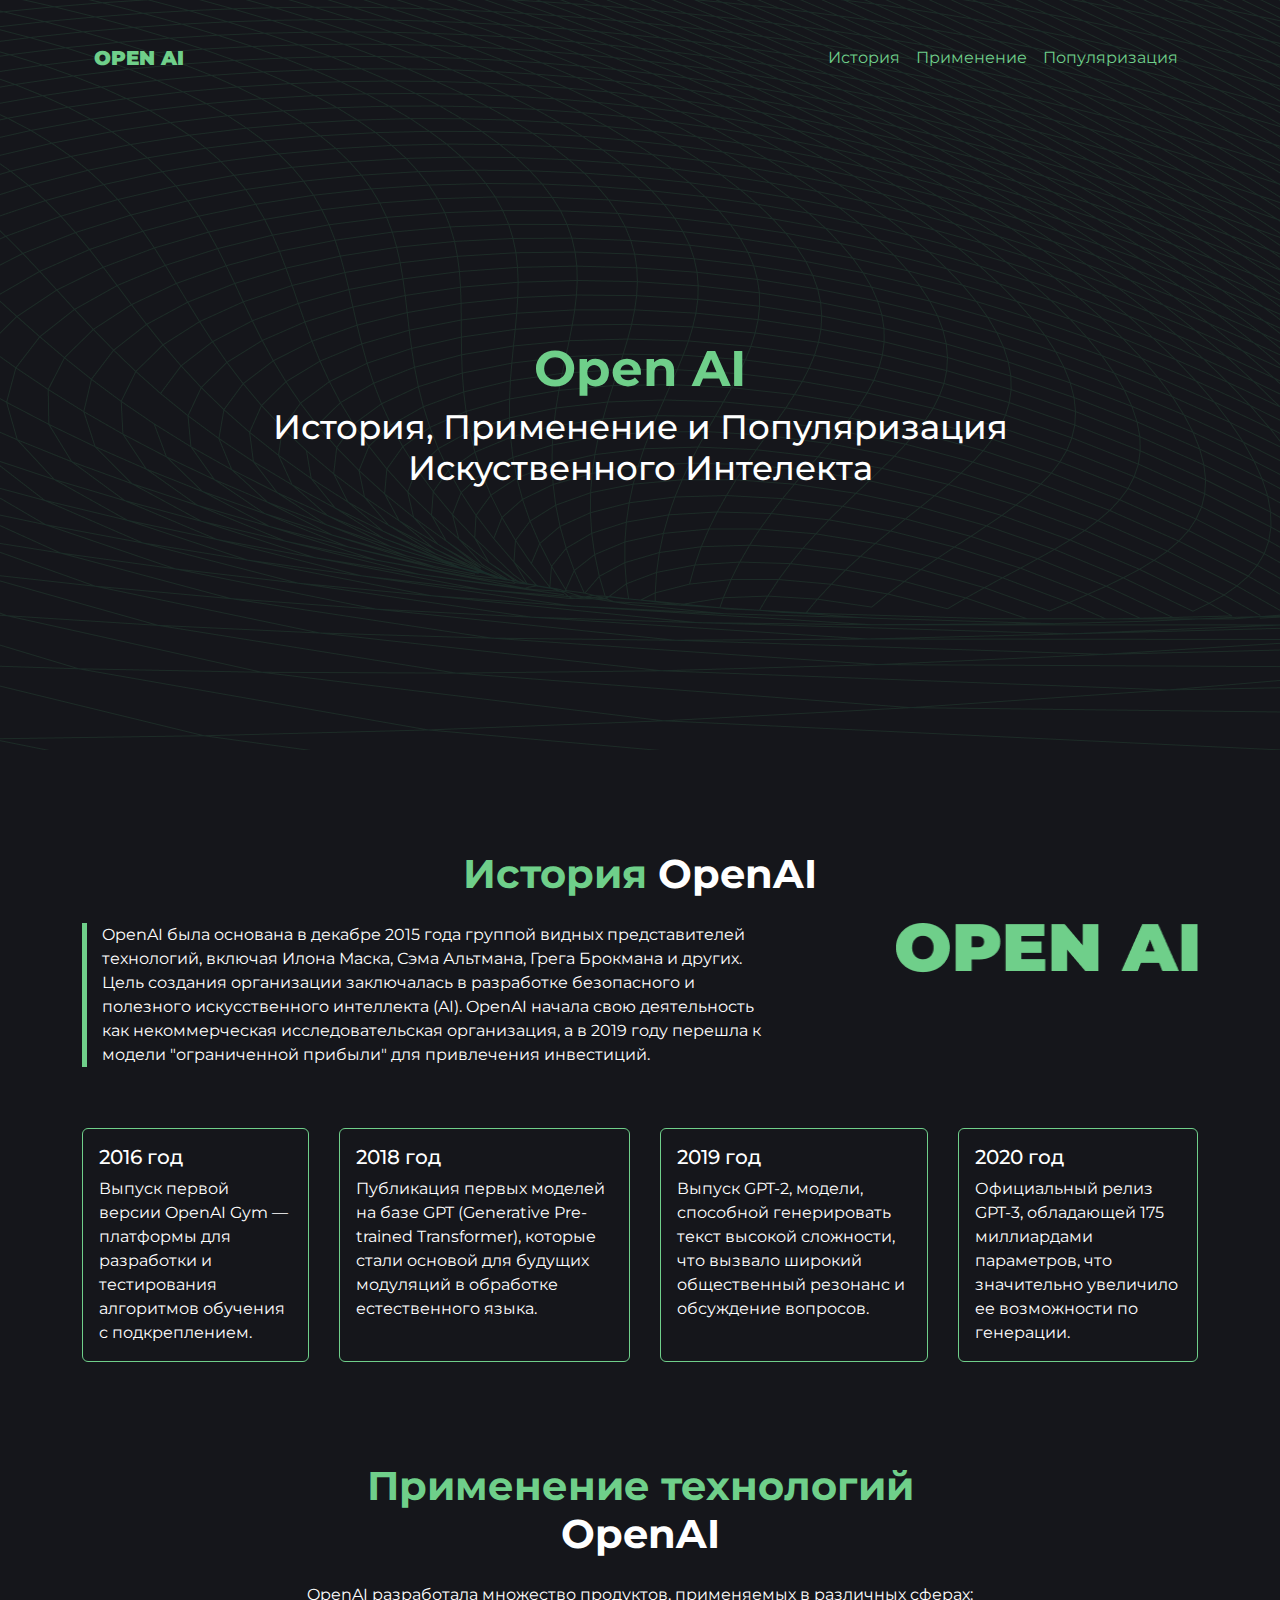
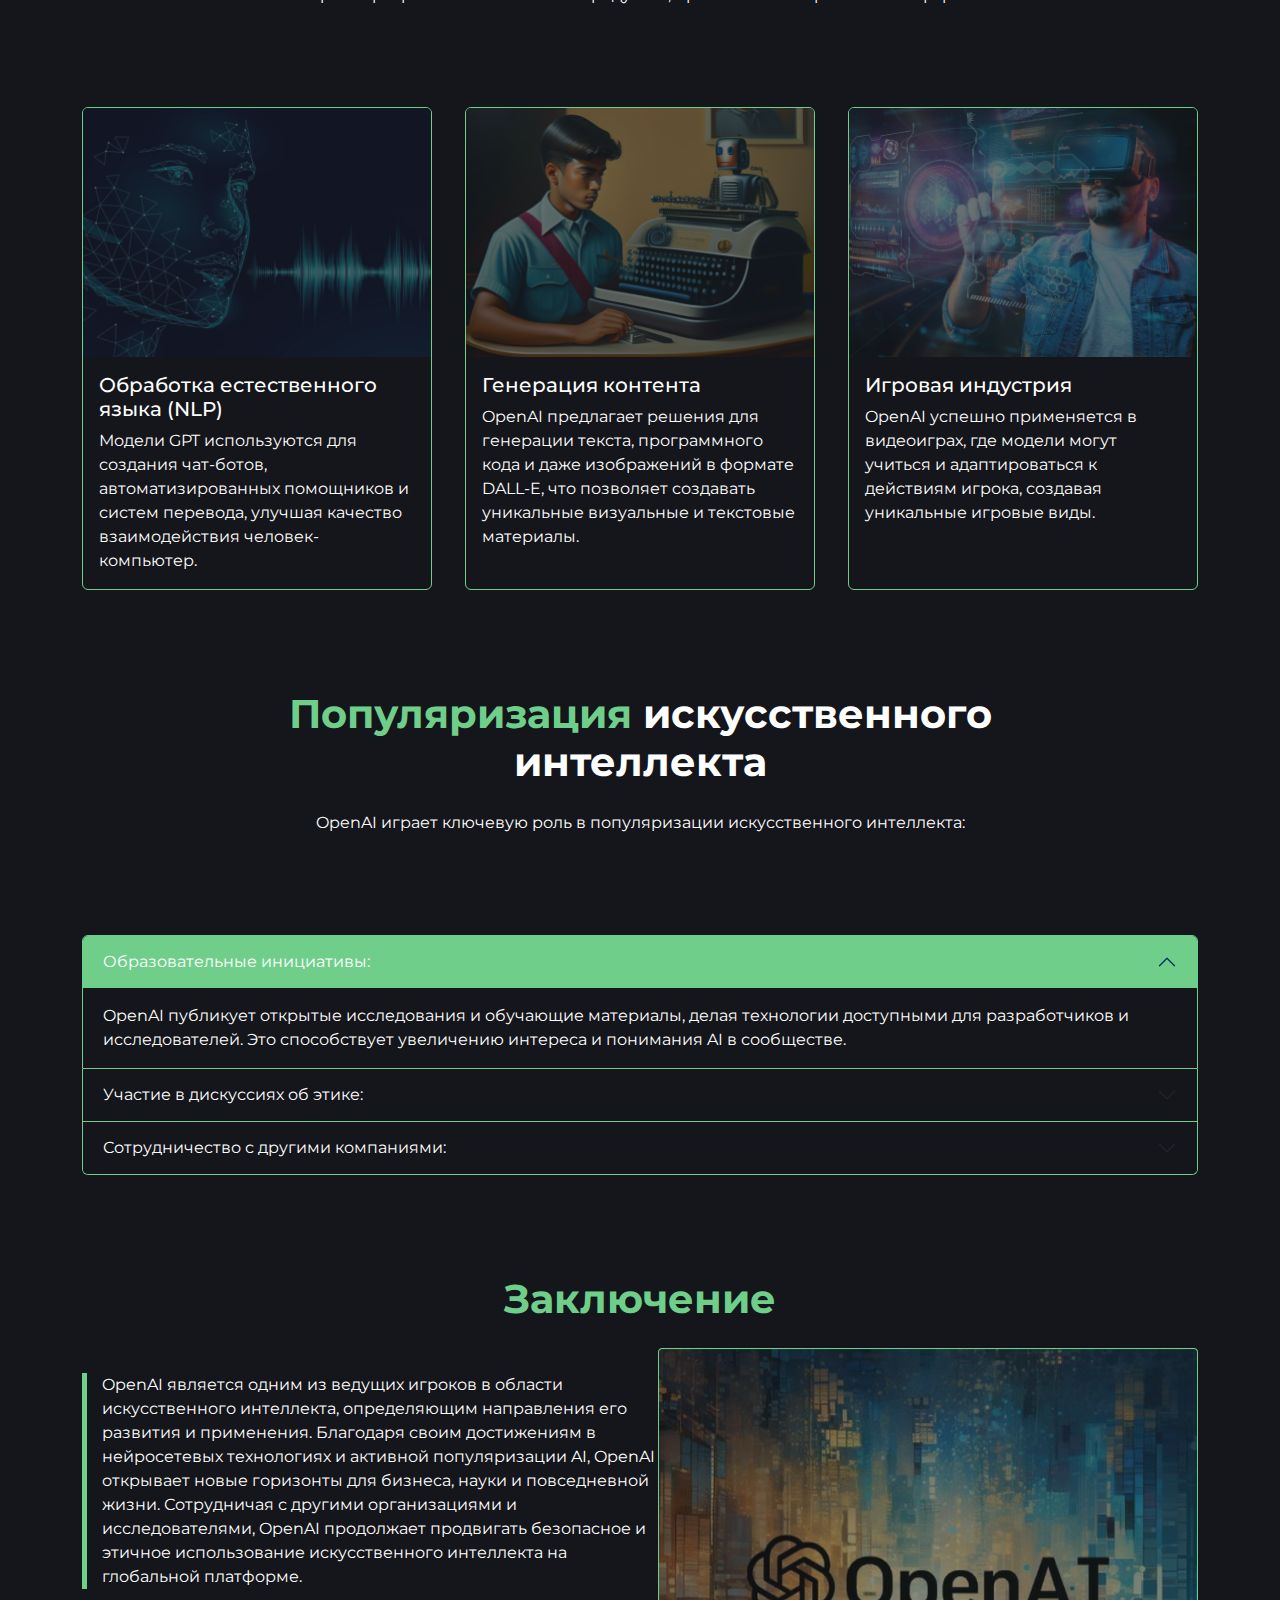
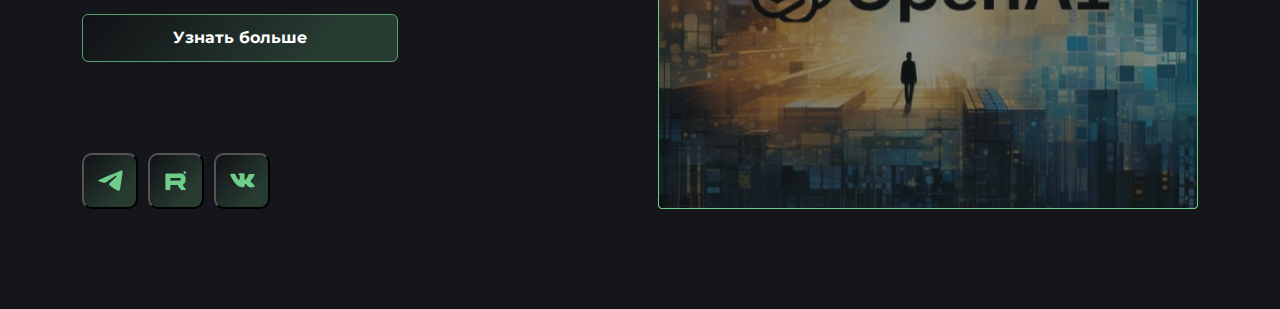
==== index.html @ 6feff05d "first commit" ====
<!DOCTYPE html>
<html lang="en">

<head>
    <meta charset="UTF-8">
    <meta name="viewport" content="width=device-width, initial-scale=1.0">
    <title>Document</title>
    <link href="https://cdn.jsdelivr.net/npm/bootstrap@5.3.3/dist/css/bootstrap.min.css"
          rel="stylesheet"
          integrity="sha384-QWTKZyjpPEjISv5WaRU9OFeRpok6YctnYmDr5pNlyT2bRjXh0JMhjY6hW+ALEwIH"
          crossorigin="anonymous">

    <link rel="stylesheet" href="./style.css">
</head>

<body>



    <div class="banner mb-5">
        <header class="container">
            <nav class="navbar navbar-expand-lg bg-body-tertiary">
                <div class="container-fluid ">
                    <a class="navbar-brand" href="#">OPEN AI</a>
                    <ul class="navbar-nav">
                        <li class="nav-item">
                            <a class="nav-link active" aria-current="page" href="#">История</a>
                        </li>
                        <li class="nav-item">
                            <a class="nav-link" href="#">Применение</a>
                        </li>
                        <li class="nav-item">
                            <a class="nav-link" href="#">Популяризация</a>
                        </li>

                    </ul>
                </div>
            </nav>

        </header>


        <div class="banner_content container">
            <h1>
                Open AI
            </h1>
            <h2>
                История, Применение и Популяризация <br> Искуственного Интелекта
            </h2>
        </div>
    </div>
    <main>
        <div class="history container mb-5">
            <h2 class="text-center mb-title">
                <span class="green">История</span> OpenAI
            </h2>
            <div class="history__text d-flex" style="gap: 132px">
                <p class="textWithDecorate">
                    OpenAI была основана в декабре 2015 года группой видных представителей
                    технологий,
                    включая Илона Маска, Сэма Альтмана, Грега Брокмана и других. Цель создания
                    организации
                    заключалась в разработке безопасного и полезного искусственного интеллекта (AI).
                    OpenAI начала свою деятельность как некоммерческая исследовательская
                    организация,
                    а в 2019 году перешла к модели "ограниченной прибыли" для привлечения
                    инвестиций.
                </p>
                <img src="./img/OPEN AI.png" alt=":(">
            </div>

            <div class="d-flex" style="gap: 30px">
                <div class="card">
                    <div class="card-body">
                        <h5 class="card-title">2016 год</h5>
                        <p class="card-text">Выпуск первой версии OpenAI Gym — платформы для
                            разработки и тестирования
                            алгоритмов обучения с подкреплением.</p>
                    </div>
                </div>

                <div class="card">
                    <div class="card-body">
                        <h5 class="card-title">2018 год</h5>
                        <p class="card-text">Публикация первых моделей на базе GPT (Generative
                            Pre-trained Transformer),
                            которые стали основой для будущих модуляций в обработке естественного
                            языка.</p>
                    </div>
                </div>

                <div class="card">
                    <div class="card-body">
                        <h5 class="card-title">2019 год</h5>
                        <p class="card-text">Выпуск GPT-2, модели, способной генерировать текст
                            высокой сложности, что
                            вызвало широкий общественный резонанс и обсуждение вопросов.</p>
                    </div>
                </div>

                <div class="card">
                    <div class="card-body">
                        <h5 class="card-title">2020 год</h5>
                        <p class="card-text">Официальный релиз GPT-3, обладающей 175 миллиардами
                            параметров, что
                            значительно увеличило ее возможности по генерации.</p>
                    </div>
                </div>
            </div>
        </div>
        <div class="use container mb-5">
            <h2 class="text-center mb-title"><span class="green">Применение технологий</span>
                <br> OpenAI
            </h2>


            <p class="text-center mb-5">OpenAI разработала множество продуктов, применяемых в
                различных
                сферах:</p>

            <div class="d-flex justify-content-between" style="gap: 30px">
                <div class="card" style="width: 350px">
                    <img src="./img/321.png" class="card-img-top" alt="...">
                    <div class="card-body">
                        <h5 class="card-title">Обработка естественного языка (NLP)</h5>
                        <p class="card-text">Модели GPT используются для создания чат-ботов,
                            автоматизированных помощников и систем перевода,
                            улучшая качество взаимодействия человек-компьютер.</p>

                    </div>
                </div>

                <div class="card" style="width: 350px;">
                    <img src="./img/123.png" class="card-img-top" alt="...">
                    <div class="card-body">
                        <h5 class="card-title">Генерация контента</h5>
                        <p class="card-text">OpenAI предлагает решения для генерации текста,
                            программного
                            кода и даже изображений в формате DALL-E,
                            что позволяет создавать уникальные визуальные и текстовые материалы.</p>

                    </div>
                </div>

                <div class="card" style="width: 350px;">
                    <img src="./img/image.png" class="card-img-top" alt="...">
                    <div class="card-body">
                        <h5 class="card-title">Игровая индустрия</h5>
                        <p class="card-text">OpenAI успешно применяется в видеоиграх, где модели
                            могут
                            учиться и адаптироваться к действиям игрока,
                            создавая уникальные игровые виды.</p>

                    </div>
                </div>
            </div>


        </div>
        <div class="popular container mb-5">
            <h2 class="text-center mb-title"><span class="green">Популяризация</span> искусственного
                <br>
                интеллекта
            </h2>

            <p class="text-center mb-5">OpenAI играет ключевую роль в популяризации искусственного
                интеллекта:</p>

            <div class="accordion" id="accordionExample">
                <div class="accordion-item">
                    <h2 class="accordion-header">
                        <button class="accordion-button" type="button" data-bs-toggle="collapse"
                                data-bs-target="#collapseOne" aria-expanded="true"
                                aria-controls="collapseOne">
                            Образовательные инициативы:
                        </button>
                    </h2>
                    <div id="collapseOne" class="accordion-collapse collapse show"
                         data-bs-parent="#accordionExample">
                        <div class="accordion-body">
                            OpenAI публикует открытые исследования и обучающие материалы, делая
                            технологии
                            доступными для разработчиков и исследователей.
                            Это способствует увеличению интереса и понимания AI в сообществе.
                        </div>
                    </div>
                </div>
                <div class="accordion-item">
                    <h2 class="accordion-header">
                        <button class="accordion-button collapsed" type="button"
                                data-bs-toggle="collapse"
                                data-bs-target="#collapseTwo" aria-expanded="false"
                                aria-controls="collapseTwo">
                            Участие в дискуссиях об этике:
                        </button>
                    </h2>
                    <div id="collapseTwo" class="accordion-collapse collapse"
                         data-bs-parent="#accordionExample">
                        <div class="accordion-body">
                            OpenAI активно работает над формирование этических норм в разработке и
                            применении AI, что повышает доверие к технологиям и их использованию в
                            обществе.
                        </div>
                    </div>
                </div>
                <div class="accordion-item">
                    <h2 class="accordion-header">
                        <button class="accordion-button collapsed" type="button"
                                data-bs-toggle="collapse"
                                data-bs-target="#collapseThree" aria-expanded="false"
                                aria-controls="collapseThree">
                            Сотрудничество с другими компаниями:
                        </button>
                    </h2>
                    <div id="collapseThree" class="accordion-collapse collapse"
                         data-bs-parent="#accordionExample">
                        <div class="accordion-body">
                            OpenAI объединяет усилия с технологическими гигантами, такими как
                            Microsoft, для
                            интеграции AI в их продукты,
                            что способствует распространению и внедрению инновационных решений.
                        </div>
                    </div>
                </div>
            </div>

        </div>
        <div class="end container mb-5">
            <h2 class="text-center mb-title green">Заключение</h2>
            <div class="d-flex">
                <div class="end__text-block">
                    <p class="end__text textWithDecorate">
                        OpenAI является одним из ведущих игроков в области искусственного
                        интеллекта,
                        определяющим направления его развития и применения. Благодаря своим
                        достижениям
                        в нейросетевых технологиях и активной популяризации AI, OpenAI открывает
                        новые
                        горизонты для бизнеса, науки и повседневной жизни. Сотрудничая с другими
                        организациями и исследователями, OpenAI продолжает продвигать безопасное
                        и этичное использование искусственного интеллекта на глобальной платформе.
                    </p>
                    <button class="end__btn btn">Узнать больше</button>


                    <div class="list-link">
                        <button class="menu__list-item"><svg width="29" height="29"
                                 viewBox="0 0 29 29" fill="none" xmlns="http://www.w3.org/2000/svg">
                                <path d="M24.5981 4.71455C24.5981 4.71455 26.8385 3.84095 26.6518 5.96256C26.5896 6.83618 26.0295 9.89379 25.5939 13.201L24.1003 22.9979C24.1003 22.9979 23.9758 24.4331 22.8556 24.6827C21.7354 24.9323 20.0551 23.8091 19.7439 23.5595C19.495 23.3723 15.0764 20.5643 13.5205 19.1915C13.0849 18.8171 12.587 18.0683 13.5828 17.1947L20.1173 10.9546C20.8641 10.2058 21.6109 8.4586 18.4992 10.5802L9.78653 16.5083C9.78653 16.5083 8.79079 17.1323 6.92381 16.5707L2.8786 15.3227C2.8786 15.3227 1.38499 14.3867 3.93658 13.4506C10.16 10.5178 17.8147 7.52255 24.5981 4.71455Z"
                                      fill="#6FCF8A" />
                            </svg> </button>
                        <button class="menu__list-item">
                            <svg width="26" height="26" viewBox="0 0 26 26" fill="none"
                                 xmlns="http://www.w3.org/2000/svg">
                                <path d="M17.3046 6.05371H2.92197V21.5719H6.92507V16.5233H14.5958L18.0957 21.5719H22.5781L18.7188 16.5001C19.9175 16.314 20.7803 15.8719 21.3077 15.1739C21.835 14.476 22.0988 13.3592 22.0988 11.8702V10.7069C22.0988 9.8228 22.003 9.12487 21.8351 8.58977C21.6673 8.05466 21.3796 7.58929 20.9721 7.17053C20.5406 6.77502 20.0613 6.49584 19.4859 6.30977C18.9106 6.14695 18.1914 6.05371 17.3046 6.05371ZM16.6574 13.1034H6.92507V9.47377H16.6574C17.2086 9.47377 17.5922 9.56673 17.784 9.7297C17.9757 9.89252 18.0957 10.1949 18.0957 10.6371V11.94C18.0957 12.4052 17.9757 12.7076 17.784 12.8704C17.5922 13.0333 17.2087 13.1031 16.6574 13.1031V13.1034Z"
                                      stroke="#6FCF8A" stroke-linecap="round"
                                      stroke-linejoin="round" />
                                <path d="M21.7718 5.7876C22.5049 5.7876 23.0996 5.193 23.0996 4.45947C23.0996 3.72595 22.5049 3.13135 21.7718 3.13135C21.0381 3.13135 20.4434 3.72595 20.4434 4.45947C20.4434 5.193 21.0381 5.7876 21.7718 5.7876Z"
                                      fill="#6FCF8A" />
                            </svg>
                        </button>
                        <button class="menu__list-item">
                            <svg width="25" height="15" viewBox="0 0 25 15" fill="none"
                                 xmlns="http://www.w3.org/2000/svg">
                                <path d="M14.978 7.02726C14.5327 6.85982 14.5327 6.22035 14.5051 5.77504C14.3937 4.18884 14.9504 1.76723 14.2824 0.737665C13.8095 0.124916 11.5268 0.181025 10.1356 0.264744C9.74555 0.320853 9.27263 0.403682 8.93865 0.571119C8.60466 0.738557 8.27068 1.01643 8.27068 1.2667C8.27068 1.62829 9.10608 1.57307 9.41157 2.04599C9.74555 2.54742 9.74555 3.6322 9.74555 4.52282C9.74555 5.55238 9.57811 6.91682 9.1613 6.97204C8.52094 6.99965 8.15935 6.35929 7.82536 5.88637C7.15739 4.96813 6.48943 3.82635 5.988 2.71307C5.73774 2.12882 5.59791 1.48846 5.23632 1.2382C4.67968 0.848103 3.67772 0.820494 2.70338 0.848103C1.81275 0.875713 0.532036 0.764385 0.28177 1.29342C0.0867236 1.87767 0.504427 2.43431 0.727083 2.90812C1.86797 5.38495 3.09258 7.55629 4.59596 9.61542C5.988 11.5356 7.29544 13.0666 9.85599 13.8735C10.5801 14.0961 13.7525 14.7365 14.3928 13.8735C14.6155 13.5395 14.5603 12.7878 14.6716 12.2312C14.7829 11.6745 14.9219 11.1179 15.4509 11.0903C15.8962 11.0627 16.1465 11.4519 16.4252 11.7306C16.7316 12.037 16.9819 12.2873 17.2045 12.5661C17.7336 13.0951 18.2902 13.8183 18.9582 14.097C19.8764 14.4871 21.2961 14.3758 22.632 14.3197C23.7177 14.2921 24.497 14.0694 24.5807 13.4291C24.6368 12.9276 24.0793 12.2045 23.7453 11.7868C22.9099 10.7572 22.5207 10.4508 21.5739 9.50409C21.1562 9.08638 20.6272 8.64107 20.6272 8.14054C20.5996 7.83417 20.8499 7.55629 21.0725 7.24992C22.0469 5.80265 23.0212 4.77309 23.9118 3.26971C24.1621 2.8244 24.7472 1.79484 24.5246 1.29342C24.2743 0.736775 22.8823 0.903322 22.0193 0.903322C20.906 0.903322 19.4587 0.819603 19.1799 1.04226C18.6509 1.40385 18.4283 1.98899 18.178 2.54563C17.6213 3.82635 16.8697 5.13379 16.0904 6.10813C15.8116 6.44212 15.2835 7.1377 14.9771 7.02637L14.978 7.02726Z"
                                      fill="#6FCF8A" />
                            </svg>
                        </button>
                    </div>

                </div>
                <img src="./img/Frame 9.png" alt="">
            </div>


        </div>
    </main>
    <script src="https://cdn.jsdelivr.net/npm/bootstrap@5.3.3/dist/js/bootstrap.bundle.min.js"
            integrity="sha384-YvpcrYf0tY3lHB60NNkmXc5s9fDVZLESaAA55NDzOxhy9GkcIdslK1eN7N6jIeHz"
            crossorigin="anonymous"></script>
</body>

</html>
---- style.css ----
@import url('https://fonts.googleapis.com/css2?family=Montserrat:ital,wght@0,100..900;1,100..900&display=swap');

* {
    --bs-body-bg: #15161B;
    --bs-body-color: #FFFFFF;

    font-family: "Montserrat", serif;

    --bs-nav-link-hover-color: #95e7ad;

}

.navbar-brand {
    font-weight: 900;
}

.mb-5 {
    margin-bottom: 100px !important;
}

.mb-title {
    margin-bottom: 25px !important;
}


.card {
    --bs-card-border-color: #6FCF8A;
}

.accordion {
    --bs-border-color: #6FCF8A;
    --bs-accordion-active-bg: #6FCF8A !important;
}

.bg-body-tertiary {
    background-color: inherit !important;
}

.navbar-brand {
    color: #6FCF8A;
}

.navbar-nav {
    --bs-nav-link-color: #6FCF8A !important;
}

.navbar-nav .nav-link.active, .navbar-nav .nav-link.show {
    color: #6FCF8A;
}

.green {
    color: #6FCF8A;
}

.accordion-button:not(.collapsed) {
    color: #FFFFFF;
}

.btn {
    border: 1px solid #58a16f;
    background: linear-gradient(131deg, rgba(0, 0, 0, 0.2) 0%, rgba(111, 207, 138, 0.2) 75%);

    font-weight: 700;
    font-size: 16px;
    line-height: 150%;
    color: #fff;
}





h2.text-center {
    font-weight: 700;
    font-size: 40px;
    text-align: center;
}
.textWithDecorate {
    padding-left: 20px;
    position: relative;

    &::before {
        position: absolute;
        content: "";
        height: 100%;
        width: 5px;
        background-color: #6FCF8A;
        left: 0;
    }
}

.banner {
    height: 750px;
    padding: 30px 0px 0px 0px;
    display: flex;
    flex-direction: column;
    background: url('./img/bg_main.png');
    background-repeat: no-repeat;
    background-size: cover;
    background-position: 50% 50%;
}
.banner_content {
    flex: 1 0 auto;
    display: flex;
    flex-direction: column;
    justify-content: center;

    h1 {
        font-weight: 700;
        font-size: 50px;
        text-align: center;
        color: #6fcf8a;
    }

    h2 {
        font-weight: 500;
        font-size: 34px;
        line-height: 121%;
        text-align: center;
        color: #fff;
    }
}

.history__text {
    margin-bottom: 45px;

    img {
        flex: 0 0 303px;
        height: 50px;
    }
}

.end__text {
    margin: 25px 0px !important;
}

.end__btn {
    width: 316px;
    height: 48px;
}


.list-link {
    margin-top: 91px;
    display: flex;
    gap: 10px !important;

}
.menu__list-item {
    width: 56px;
    height: 56px;

    border-radius: 10px;

    background: linear-gradient(131deg, rgba(0, 0, 0, 0.2) 0%, rgba(111, 207, 138, 0.2) 75%);

    display: flex;
    align-items: center;
    justify-content: center;



    svg:not(.dec) path {
        fill: #6FCF8A;
    }
    :has(.dec) svg path {
        stroke: #6FCF8A;
    }

    &.active {
        background-color: #6FCF8A;

        svg path {
            fill: #4F4F4F;
        }

        :has(.dec) svg path {
            stroke: #4F4F4F
        }
    }

    &:hover, &:active, &:focus {
        background-color: #6FCF8A;

        border: none;

        svg:not(.dec) path {
            fill: #4F4F4F;
        }

        :has(.dec) svg path {
            stroke: #4F4F4F
        }
    }

}
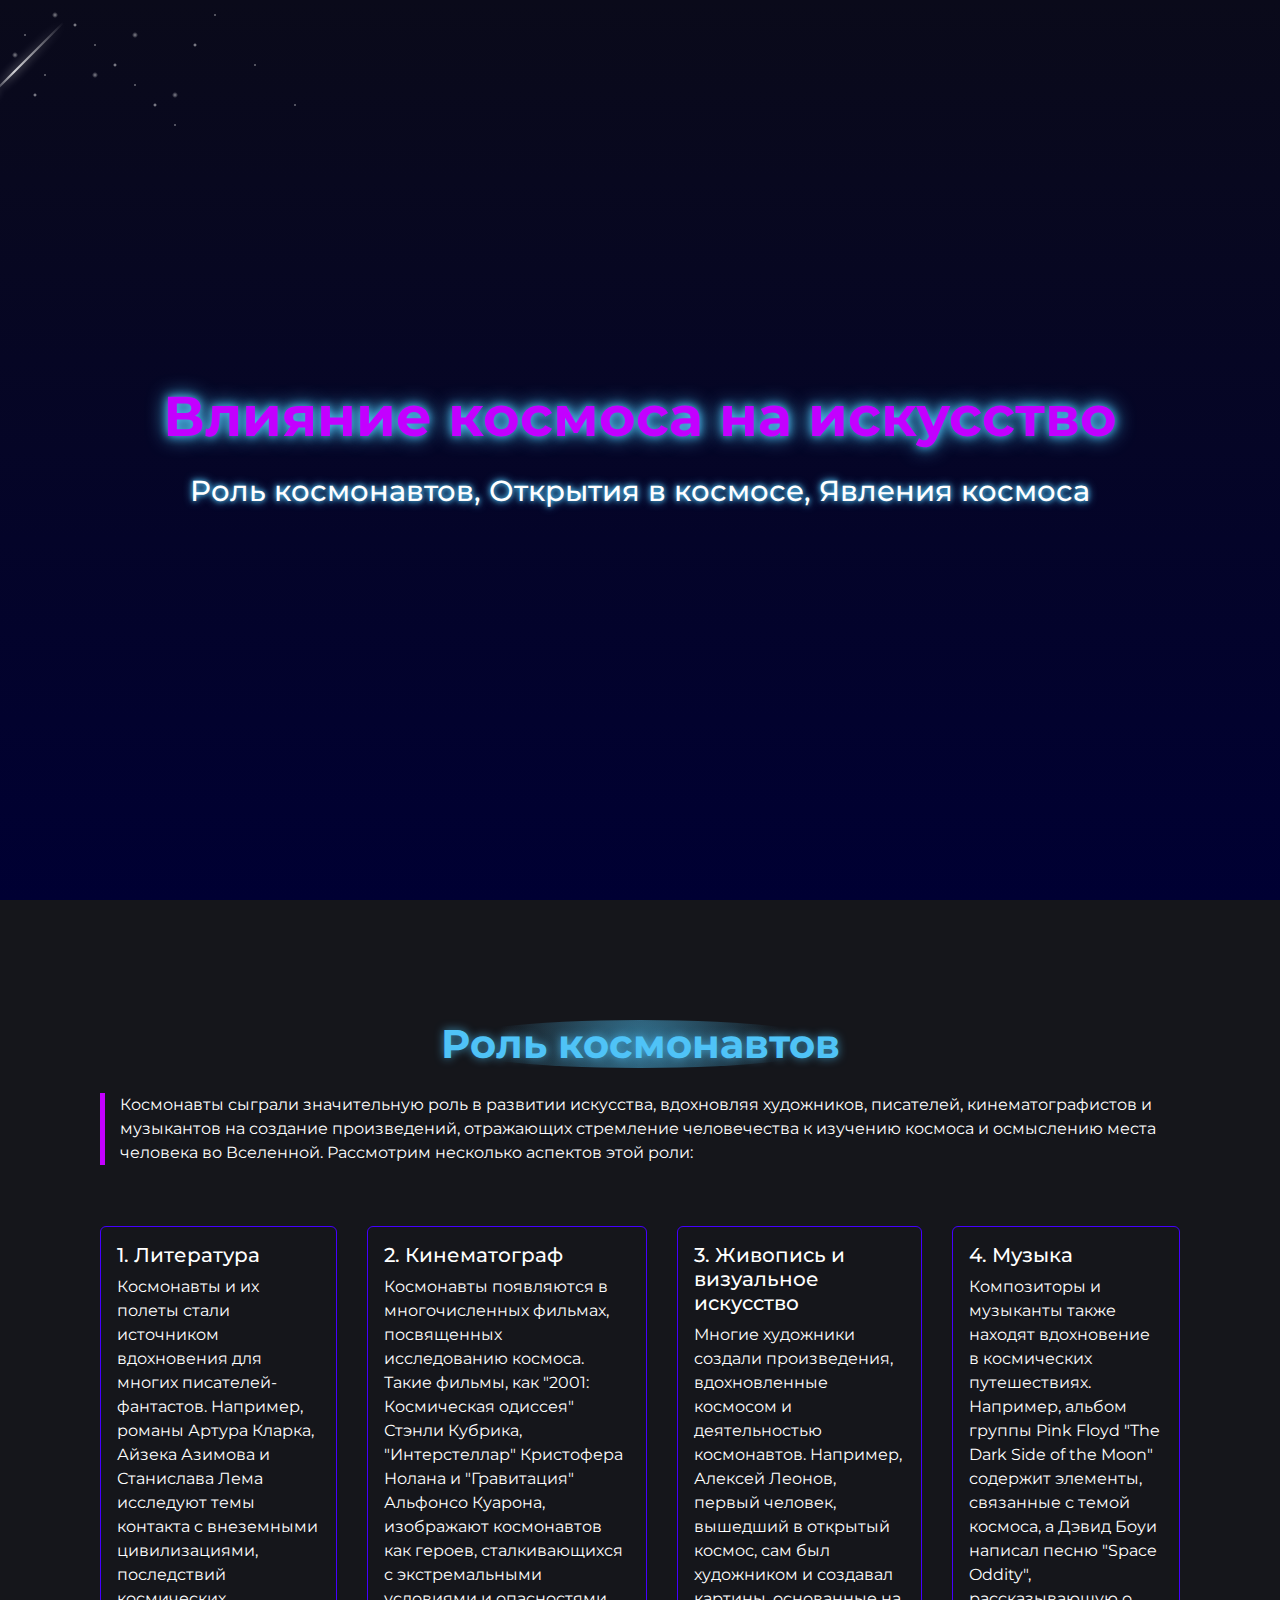
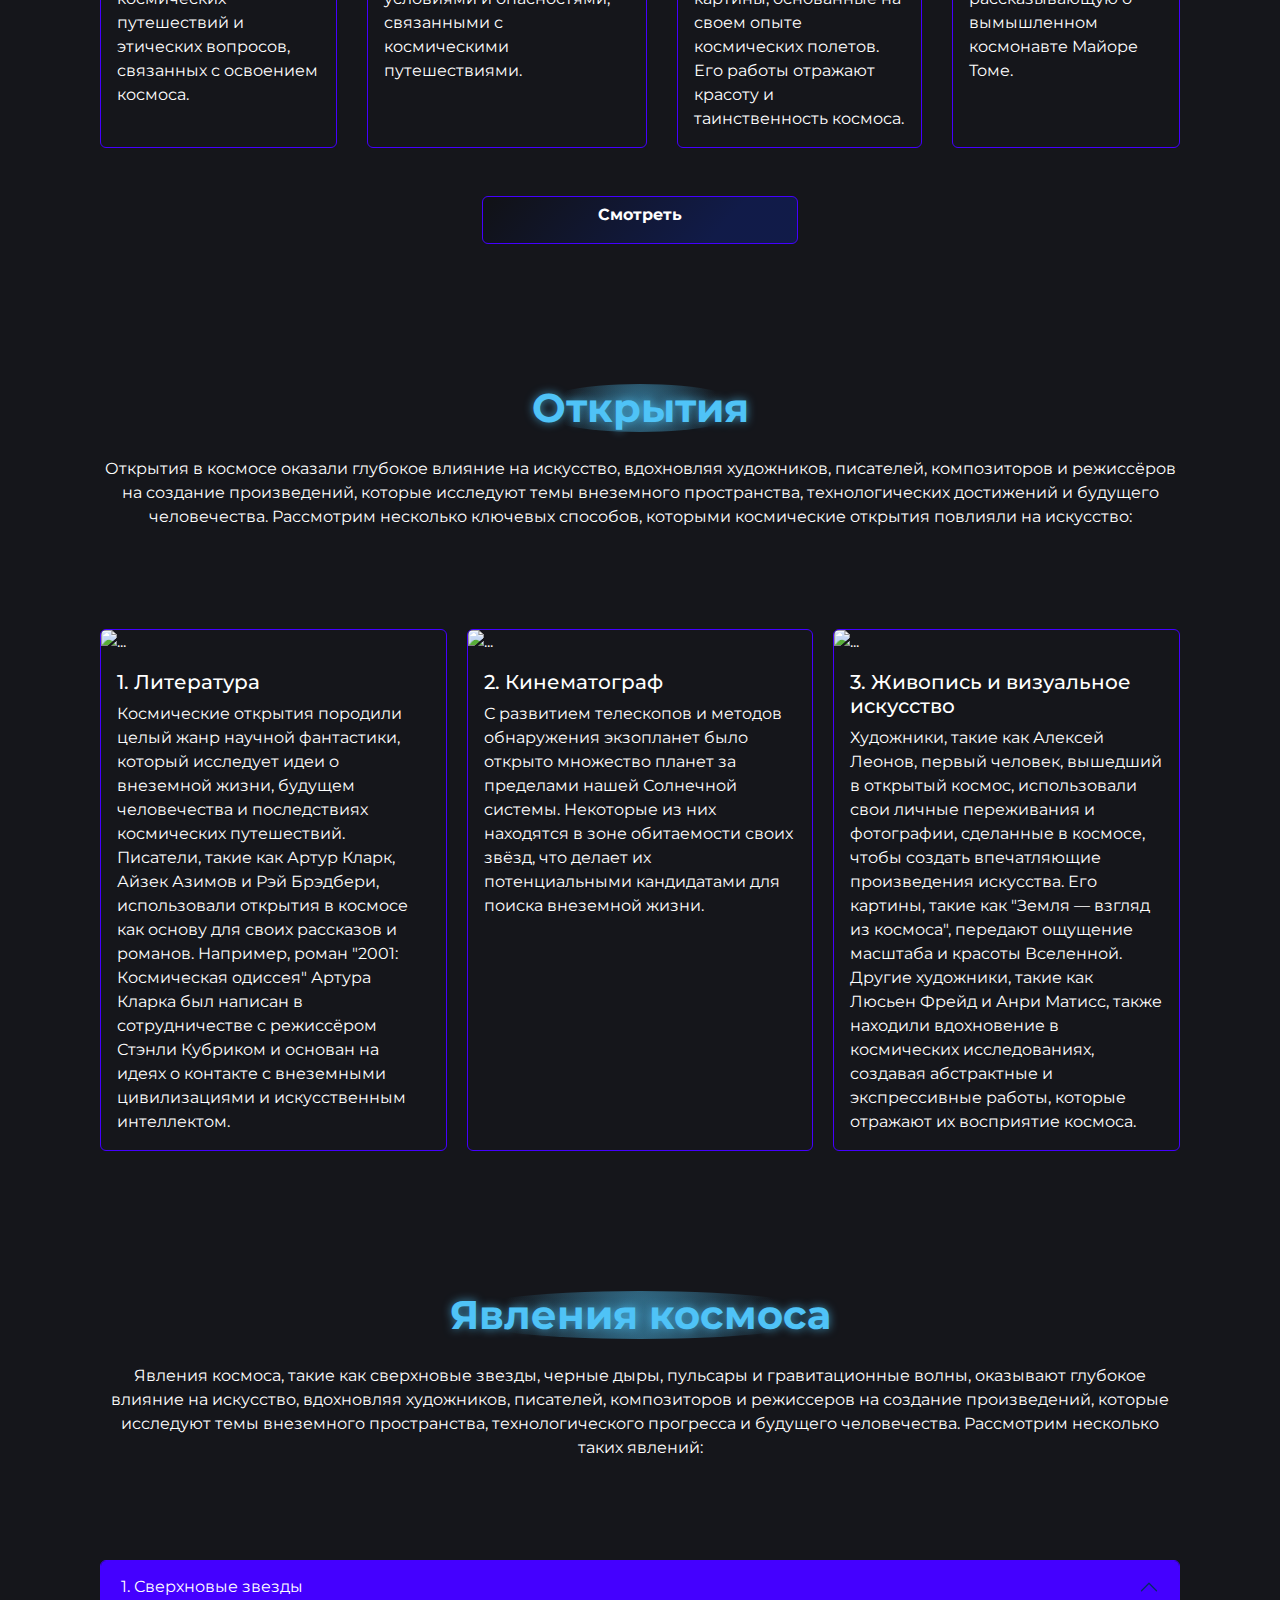
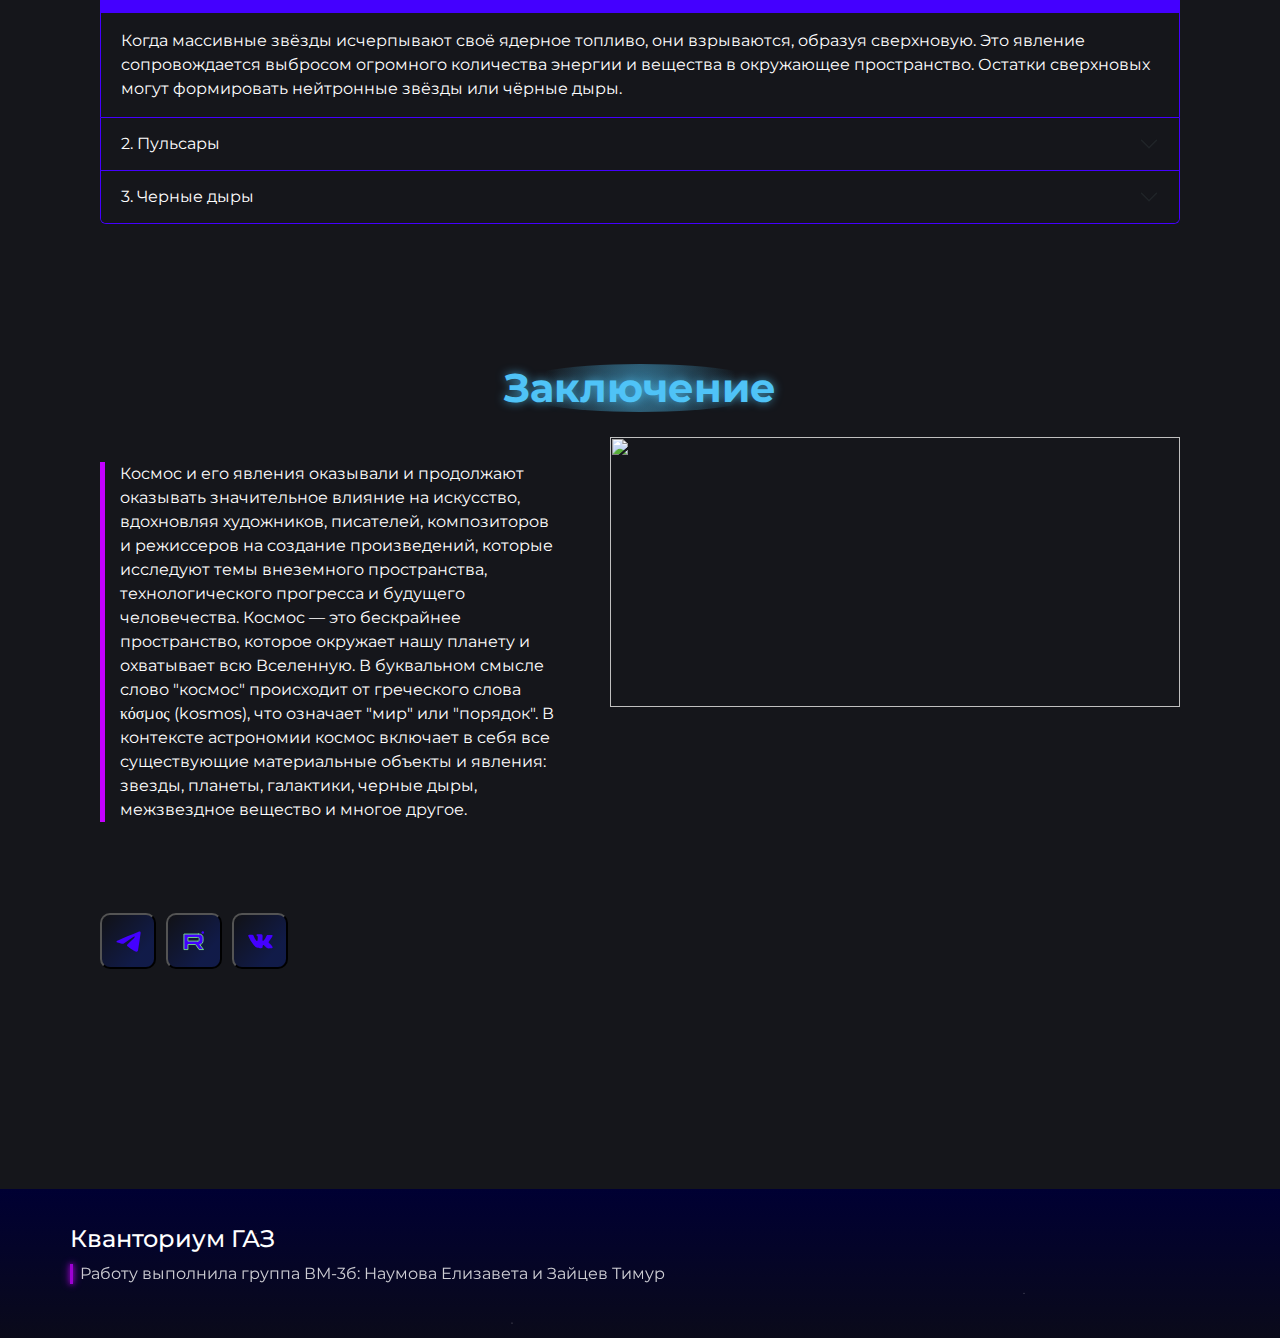
==== commit cad92eae: "Cosmos" ====
--- a/index.html
+++ b/index.html
@@ -1,15 +1,37 @@
 <!DOCTYPE html>
-<html lang="en">
+<html lang="ru">
 
 <head>
     <meta charset="UTF-8">
     <meta name="viewport" content="width=device-width, initial-scale=1.0">
-    <title>Document</title>
+    <title>Влияние космоса на искусство</title>
     <link href="https://cdn.jsdelivr.net/npm/bootstrap@5.3.3/dist/css/bootstrap.min.css"
           rel="stylesheet"
           integrity="sha384-QWTKZyjpPEjISv5WaRU9OFeRpok6YctnYmDr5pNlyT2bRjXh0JMhjY6hW+ALEwIH"
           crossorigin="anonymous">
 
+    <link rel="apple-touch-icon" sizes="57x57" href="./img/ico/apple-icon-57x57.png">
+    <link rel="apple-touch-icon" sizes="60x60" href="./img/ico/apple-icon-60x60.png">
+    <link rel="apple-touch-icon" sizes="72x72" href="./img/ico/apple-icon-72x72.png">
+    <link rel="apple-touch-icon" sizes="76x76" href="./img/ico/apple-icon-76x76.png">
+    <link rel="apple-touch-icon" sizes="114x114" href="./img/ico/apple-icon-114x114.png">
+    <link rel="apple-touch-icon" sizes="120x120" href="./img/ico/apple-icon-120x120.png">
+    <link rel="apple-touch-icon" sizes="144x144" href="/apple-icon-144x144.png">
+    <link rel="apple-touch-icon" sizes="152x152" href="./img/ico/apple-icon-152x152.png">
+    <link rel="apple-touch-icon" sizes="180x180" href="./img/ico/apple-icon-180x180.png">
+    <link rel="icon" type="image/png" sizes="192x192" href="./img/ico/android-icon-192x192.png">
+    <link rel="icon" type="image/png" sizes="32x32" href="./img/ico/favicon-32x32.png">
+    <link rel="icon" type="image/png" sizes="96x96" href="./img/ico/favicon-96x96.png">
+    <link rel="icon" type="image/png" sizes="16x16" href="./img/ico/favicon-16x16.png">
+    <link rel="manifest" href="./img/ico/manifest.json">
+    <meta name="msapplication-TileColor" content="#ffffff">
+    <meta name="msapplication-TileImage" content="./img/ico/ms-icon-144x144.png">
+    <meta name="theme-color" content="#ffffff">
+
+    <meta name="description"
+          content="Исследование влияния космоса на искусство: от космических мотивов до научной фантастики.">
+    <meta name="keywords" content="космос, искусство, влияние, живопись, фантастика">
+
     <link rel="stylesheet" href="./style.css">
 </head>
 
@@ -17,139 +39,152 @@
 
 
 
-    <div class="banner mb-5">
-        <header class="container">
-            <nav class="navbar navbar-expand-lg bg-body-tertiary">
-                <div class="container-fluid ">
-                    <a class="navbar-brand" href="#">OPEN AI</a>
-                    <ul class="navbar-nav">
-                        <li class="nav-item">
-                            <a class="nav-link active" aria-current="page" href="#">История</a>
-                        </li>
-                        <li class="nav-item">
-                            <a class="nav-link" href="#">Применение</a>
-                        </li>
-                        <li class="nav-item">
-                            <a class="nav-link" href="#">Популяризация</a>
-                        </li>
-
-                    </ul>
-                </div>
-            </nav>
-
-        </header>
-
+
+    <div class="cosmic-banner">
+        <div class="stars-container">
+            <div class="stars"></div>
+            <div class="stars medium"></div>
+            <div class="stars small"></div>
+
+            <!-- Планеты -->
+            <div class="planet planet-1"></div>
+            <div class="planet planet-2"></div>
+            <div class="planet planet-3"></div>
+            <div class="comet"></div>
+        </div>
 
         <div class="banner_content container">
-            <h1>
-                Open AI
-            </h1>
-            <h2>
-                История, Применение и Популяризация <br> Искуственного Интелекта
+            <h1>Влияние космоса на искусство</h1>
+            <h2>Роль космонавтов, Открытия в космосе, Явления космоса</h2>
+        </div>
+    </div>
+
+    <main class="cosmic-main">
+        <div class="history container mb-5">
+            <h2 class="text-center mb-title cosmic-glow">
+                <span class="green cosmic-pulse">Роль космонавтов</span>
             </h2>
-        </div>
-    </div>
-    <main>
-        <div class="history container mb-5">
-            <h2 class="text-center mb-title">
-                <span class="green">История</span> OpenAI
-            </h2>
-            <div class="history__text d-flex" style="gap: 132px">
+            <div class="history__text d-flex" style="">
                 <p class="textWithDecorate">
-                    OpenAI была основана в декабре 2015 года группой видных представителей
-                    технологий,
-                    включая Илона Маска, Сэма Альтмана, Грега Брокмана и других. Цель создания
-                    организации
-                    заключалась в разработке безопасного и полезного искусственного интеллекта (AI).
-                    OpenAI начала свою деятельность как некоммерческая исследовательская
-                    организация,
-                    а в 2019 году перешла к модели "ограниченной прибыли" для привлечения
-                    инвестиций.
+                    Космонавты сыграли значительную роль в развитии искусства, вдохновляя
+                    художников, писателей, кинематографистов и музыкантов на создание произведений,
+                    отражающих стремление человечества к изучению космоса и осмыслению места
+                    человека во Вселенной. Рассмотрим несколько аспектов этой роли:
                 </p>
-                <img src="./img/OPEN AI.png" alt=":(">
+
             </div>
 
             <div class="d-flex" style="gap: 30px">
                 <div class="card">
                     <div class="card-body">
-                        <h5 class="card-title">2016 год</h5>
-                        <p class="card-text">Выпуск первой версии OpenAI Gym — платформы для
-                            разработки и тестирования
-                            алгоритмов обучения с подкреплением.</p>
+                        <h5 class="card-title">1. Литература</h5>
+                        <p class="card-text"> Космонавты и их полеты стали источником вдохновения
+                            для многих писателей-фантастов. Например, романы Артура Кларка, Айзека
+                            Азимова и Станислава Лема исследуют темы контакта с внеземными
+                            цивилизациями, последствий космических путешествий и этических вопросов,
+                            связанных с освоением космоса.</p>
                     </div>
                 </div>
 
                 <div class="card">
                     <div class="card-body">
-                        <h5 class="card-title">2018 год</h5>
-                        <p class="card-text">Публикация первых моделей на базе GPT (Generative
-                            Pre-trained Transformer),
-                            которые стали основой для будущих модуляций в обработке естественного
-                            языка.</p>
+                        <h5 class="card-title">2. Кинематограф</h5>
+                        <p class="card-text">Космонавты появляются в многочисленных фильмах,
+                            посвященных исследованию космоса. Такие фильмы, как "2001: Космическая
+                            одиссея" Стэнли Кубрика, "Интерстеллар" Кристофера Нолана и "Гравитация"
+                            Альфонсо Куарона, изображают космонавтов как героев, сталкивающихся с
+                            экстремальными условиями и опасностями, связанными с космическими
+                            путешествиями.</p>
                     </div>
                 </div>
 
                 <div class="card">
                     <div class="card-body">
-                        <h5 class="card-title">2019 год</h5>
-                        <p class="card-text">Выпуск GPT-2, модели, способной генерировать текст
-                            высокой сложности, что
-                            вызвало широкий общественный резонанс и обсуждение вопросов.</p>
+                        <h5 class="card-title">3. Живопись и визуальное искусство</h5>
+                        <p class="card-text">Многие художники создали произведения, вдохновленные
+                            космосом и деятельностью космонавтов. Например, Алексей Леонов, первый
+                            человек, вышедший в открытый космос, сам был художником и создавал
+                            картины, основанные на своем опыте космических полетов. Его работы
+                            отражают красоту и таинственность космоса.</p>
                     </div>
                 </div>
 
                 <div class="card">
                     <div class="card-body">
-                        <h5 class="card-title">2020 год</h5>
-                        <p class="card-text">Официальный релиз GPT-3, обладающей 175 миллиардами
-                            параметров, что
-                            значительно увеличило ее возможности по генерации.</p>
-                    </div>
-                </div>
-            </div>
+                        <h5 class="card-title">4. Музыка</h5>
+                        <p class="card-text">Композиторы и музыканты также находят вдохновение в
+                            космических путешествиях. Например, альбом группы Pink Floyd "The Dark
+                            Side of the Moon" содержит элементы, связанные с темой космоса, а Дэвид
+                            Боуи написал песню "Space Oddity", рассказывающую о вымышленном
+                            космонавте Майоре Томе.</p>
+                    </div>
+                </div>
+            </div>
+
+
+            <a href="./art.html" class="btn btn-primary end__btn mt-5" tabindex="-1"
+               role="button"
+               aria-disabled="true"><span class="spnn">Смотреть</span></a>
         </div>
         <div class="use container mb-5">
-            <h2 class="text-center mb-title"><span class="green">Применение технологий</span>
-                <br> OpenAI
+            <h2 class="text-center mb-title cosmic-glow">
+                <span class="green cosmic-pulse">Открытия</span>
             </h2>
 
 
-            <p class="text-center mb-5">OpenAI разработала множество продуктов, применяемых в
-                различных
-                сферах:</p>
-
-            <div class="d-flex justify-content-between" style="gap: 30px">
-                <div class="card" style="width: 350px">
-                    <img src="./img/321.png" class="card-img-top" alt="...">
-                    <div class="card-body">
-                        <h5 class="card-title">Обработка естественного языка (NLP)</h5>
-                        <p class="card-text">Модели GPT используются для создания чат-ботов,
-                            автоматизированных помощников и систем перевода,
-                            улучшая качество взаимодействия человек-компьютер.</p>
-
-                    </div>
-                </div>
-
-                <div class="card" style="width: 350px;">
-                    <img src="./img/123.png" class="card-img-top" alt="...">
-                    <div class="card-body">
-                        <h5 class="card-title">Генерация контента</h5>
-                        <p class="card-text">OpenAI предлагает решения для генерации текста,
-                            программного
-                            кода и даже изображений в формате DALL-E,
-                            что позволяет создавать уникальные визуальные и текстовые материалы.</p>
-
-                    </div>
-                </div>
-
-                <div class="card" style="width: 350px;">
-                    <img src="./img/image.png" class="card-img-top" alt="...">
-                    <div class="card-body">
-                        <h5 class="card-title">Игровая индустрия</h5>
-                        <p class="card-text">OpenAI успешно применяется в видеоиграх, где модели
-                            могут
-                            учиться и адаптироваться к действиям игрока,
-                            создавая уникальные игровые виды.</p>
+            <p class="text-center mb-5">
+                Открытия в космосе оказали глубокое влияние на искусство, вдохновляя художников,
+                писателей, композиторов и режиссёров на создание произведений, которые исследуют
+                темы внеземного пространства, технологических достижений и будущего человечества.
+                Рассмотрим несколько ключевых способов, которыми космические открытия повлияли на
+                искусство:
+            </p>
+
+            <div class="d-flex justify-content-between" style="gap: 20px">
+                <div class="card" style="width: 33%">
+                    <img src="https://cdn.culture.ru/images/90857e63-a51b-5652-8f88-42a00f3dbd4e"
+                         class="card-img-top" alt="...">
+                    <div class="card-body">
+                        <h5 class="card-title">1. Литература</h5>
+                        <p class="card-text">Космические открытия породили целый жанр научной
+                            фантастики, который исследует идеи о внеземной жизни, будущем
+                            человечества и последствиях космических путешествий. Писатели, такие как
+                            Артур Кларк, Айзек Азимов и Рэй Брэдбери, использовали открытия в
+                            космосе как основу для своих рассказов и романов. Например, роман "2001:
+                            Космическая одиссея" Артура Кларка был написан в сотрудничестве с
+                            режиссёром Стэнли Кубриком и основан на идеях о контакте с внеземными
+                            цивилизациями и искусственным интеллектом.</p>
+
+                    </div>
+                </div>
+
+                <div class="card" style="width: 33%">
+                    <img src="https://habrastorage.org/getpro/habr/upload_files/04f/06f/e57/04f06fe573ce7e5fd4d4b00dcabf02b5.png"
+                         class="card-img-top" alt="...">
+                    <div class="card-body">
+                        <h5 class="card-title">2. Кинематограф</h5>
+                        <p class="card-text">С развитием телескопов и методов обнаружения экзопланет
+                            было открыто множество планет за пределами нашей Солнечной системы.
+                            Некоторые из них находятся в зоне обитаемости своих звёзд, что делает их
+                            потенциальными кандидатами для поиска внеземной жизни.</p>
+
+                    </div>
+                </div>
+
+                <div class="card" style="width: 33%">
+                    <img src="https://avatars.dzeninfra.ru/get-zen_doc/271828/pub_66d2bf9d7adb091f27f2199b_66d2bf9f7adb091f27f21a4a/scale_1200"
+                         class="card-img-top" alt="...">
+                    <div class="card-body">
+                        <h5 class="card-title">3. Живопись и визуальное искусство</h5>
+                        <p class="card-text">Художники, такие как Алексей Леонов, первый человек,
+                            вышедший в открытый космос, использовали свои личные переживания и
+                            фотографии, сделанные в космосе, чтобы создать впечатляющие произведения
+                            искусства. Его картины, такие как "Земля — взгляд из космоса", передают
+                            ощущение масштаба и красоты Вселенной. Другие художники, такие как
+                            Люсьен Фрейд и Анри Матисс, также находили вдохновение в космических
+                            исследованиях, создавая абстрактные и экспрессивные работы, которые
+                            отражают их восприятие космоса.
+                        </p>
 
                     </div>
                 </div>
@@ -158,13 +193,14 @@
 
         </div>
         <div class="popular container mb-5">
-            <h2 class="text-center mb-title"><span class="green">Популяризация</span> искусственного
-                <br>
-                интеллекта
+            <h2 class="text-center mb-title cosmic-glow">
+                <span class="green cosmic-pulse">Явления космоса</span>
             </h2>
-
-            <p class="text-center mb-5">OpenAI играет ключевую роль в популяризации искусственного
-                интеллекта:</p>
+            <p class="text-center mb-5">Явления космоса, такие как сверхновые звезды, черные дыры,
+                пульсары и гравитационные волны, оказывают глубокое влияние на искусство, вдохновляя
+                художников, писателей, композиторов и режиссеров на создание произведений, которые
+                исследуют темы внеземного пространства, технологического прогресса и будущего
+                человечества. Рассмотрим несколько таких явлений:</p>
 
             <div class="accordion" id="accordionExample">
                 <div class="accordion-item">
@@ -172,16 +208,17 @@
                         <button class="accordion-button" type="button" data-bs-toggle="collapse"
                                 data-bs-target="#collapseOne" aria-expanded="true"
                                 aria-controls="collapseOne">
-                            Образовательные инициативы:
+                            1. Сверхновые звезды
                         </button>
                     </h2>
                     <div id="collapseOne" class="accordion-collapse collapse show"
                          data-bs-parent="#accordionExample">
                         <div class="accordion-body">
-                            OpenAI публикует открытые исследования и обучающие материалы, делая
-                            технологии
-                            доступными для разработчиков и исследователей.
-                            Это способствует увеличению интереса и понимания AI в сообществе.
+                            Когда массивные звёзды исчерпывают своё ядерное топливо, они взрываются,
+                            образуя сверхновую.
+                            Это явление сопровождается выбросом огромного количества энергии и
+                            вещества в окружающее пространство.
+                            Остатки сверхновых могут формировать нейтронные звёзды или чёрные дыры.
                         </div>
                     </div>
                 </div>
@@ -191,15 +228,20 @@
                                 data-bs-toggle="collapse"
                                 data-bs-target="#collapseTwo" aria-expanded="false"
                                 aria-controls="collapseTwo">
-                            Участие в дискуссиях об этике:
+                            2. Пульсары
                         </button>
                     </h2>
                     <div id="collapseTwo" class="accordion-collapse collapse"
                          data-bs-parent="#accordionExample">
                         <div class="accordion-body">
-                            OpenAI активно работает над формирование этических норм в разработке и
-                            применении AI, что повышает доверие к технологиям и их использованию в
-                            обществе.
+                            Пульсары — это быстровращающиеся нейтронные звезды, испускающие мощные
+                            импульсы радиоизлучения. Они возникают, когда умирающая звезда
+                            схлопывается до крошечного размера,
+                            но сохраняет огромное количество энергии вращения.
+                            Благодаря своей высокой скорости вращения, пульсар испускает регулярный
+                            импульс радиоволн, словно маяк в космосе.
+                            Благодаря своим уникальным свойствам, пульсары используют для
+                            высокоточных измерений времени и расстояний.
                         </div>
                     </div>
                 </div>
@@ -209,16 +251,16 @@
                                 data-bs-toggle="collapse"
                                 data-bs-target="#collapseThree" aria-expanded="false"
                                 aria-controls="collapseThree">
-                            Сотрудничество с другими компаниями:
+                            3. Черные дыры
                         </button>
                     </h2>
                     <div id="collapseThree" class="accordion-collapse collapse"
                          data-bs-parent="#accordionExample">
                         <div class="accordion-body">
-                            OpenAI объединяет усилия с технологическими гигантами, такими как
-                            Microsoft, для
-                            интеграции AI в их продукты,
-                            что способствует распространению и внедрению инновационных решений.
+                            Регион пространства-времени, где гравитация настолько велика, что даже
+                            свет не может вырваться наружу.
+                            Черные дыры бывают разного типа, включая сверхмассивные черные дыры в
+                            центрах галактик.
                         </div>
                     </div>
                 </div>
@@ -226,21 +268,24 @@
 
         </div>
         <div class="end container mb-5">
-            <h2 class="text-center mb-title green">Заключение</h2>
+            <h2 class="text-center mb-title cosmic-glow">
+                <span class="green cosmic-pulse">Заключение</span>
+            </h2>
             <div class="d-flex">
                 <div class="end__text-block">
                     <p class="end__text textWithDecorate">
-                        OpenAI является одним из ведущих игроков в области искусственного
-                        интеллекта,
-                        определяющим направления его развития и применения. Благодаря своим
-                        достижениям
-                        в нейросетевых технологиях и активной популяризации AI, OpenAI открывает
-                        новые
-                        горизонты для бизнеса, науки и повседневной жизни. Сотрудничая с другими
-                        организациями и исследователями, OpenAI продолжает продвигать безопасное
-                        и этичное использование искусственного интеллекта на глобальной платформе.
+                        Космос и его явления оказывали и продолжают оказывать значительное влияние
+                        на искусство, вдохновляя художников, писателей, композиторов и режиссеров на
+                        создание произведений, которые исследуют темы внеземного пространства,
+                        технологического прогресса и будущего человечества.
+                        Космос — это бескрайнее пространство,
+                        которое окружает нашу планету и охватывает всю Вселенную. В буквальном
+                        смысле слово "космос" происходит от греческого слова κόσμος (kosmos),
+                        что означает "мир" или "порядок". В контексте астрономии космос включает в
+                        себя все существующие материальные объекты и явления: звезды, планеты,
+                        галактики, черные дыры, межзвездное вещество и многое другое.
                     </p>
-                    <button class="end__btn btn">Узнать больше</button>
+
 
 
                     <div class="list-link">
@@ -269,15 +314,33 @@
                     </div>
 
                 </div>
-                <img src="./img/Frame 9.png" alt="">
+                <img class="kras" src="https://i.ebayimg.com/images/g/owcAAOSwNcxh3pqA/s-l1600.jpg"
+                     alt="">
             </div>
 
 
         </div>
     </main>
+
+    <footer class="footer mt-auto py-3 cosmic-footer">
+        <div class="cosmic-footer-bg"></div>
+        <div class="container">
+            <h4 class="footer-title">Кванториум ГАЗ</h4>
+            <div class="footer__text">
+                <p>Работу выполнила группа ВМ-3б: Наумова Елизавета и Зайцев Тимур</p>
+            </div>
+        </div>
+        <div class="satellite"></div>
+    </footer>
+
+
+    <div class="falling-stars"></div>
+
     <script src="https://cdn.jsdelivr.net/npm/bootstrap@5.3.3/dist/js/bootstrap.bundle.min.js"
             integrity="sha384-YvpcrYf0tY3lHB60NNkmXc5s9fDVZLESaAA55NDzOxhy9GkcIdslK1eN7N6jIeHz"
             crossorigin="anonymous"></script>
+
+    <script src="./app.js"></script>
 </body>
 
 </html>
--- a/style.css
+++ b/style.css
@@ -1,196 +1,741 @@
-@import url('https://fonts.googleapis.com/css2?family=Montserrat:ital,wght@0,100..900;1,100..900&display=swap');
+@import url("https://fonts.googleapis.com/css2?family=Montserrat:ital,wght@0,100..900;1,100..900&display=swap");
 
 * {
-    --bs-body-bg: #15161B;
-    --bs-body-color: #FFFFFF;
-
-    font-family: "Montserrat", serif;
-
-    --bs-nav-link-hover-color: #95e7ad;
-
+  --bs-body-bg: #15161b;
+  --bs-body-color: #ffffff;
+
+  font-family: "Montserrat", serif;
+
+  --bs-nav-link-hover-color: #3047c5;
 }
 
 .navbar-brand {
-    font-weight: 900;
+  font-weight: 900;
+}
+
+.container {
+  padding: 20px 0px;
 }
 
 .mb-5 {
-    margin-bottom: 100px !important;
+  margin-bottom: 100px !important;
 }
 
 .mb-title {
-    margin-bottom: 25px !important;
-}
-
+  margin-bottom: 25px !important;
+}
 
 .card {
-    --bs-card-border-color: #6FCF8A;
+  --bs-card-border-color: #4400ff;
 }
 
 .accordion {
-    --bs-border-color: #6FCF8A;
-    --bs-accordion-active-bg: #6FCF8A !important;
+  --bs-border-color: #4400ff;
+  --bs-accordion-active-bg: #4400ff !important;
 }
 
 .bg-body-tertiary {
-    background-color: inherit !important;
+  background-color: inherit !important;
 }
 
 .navbar-brand {
-    color: #6FCF8A;
+  color: #c300ff;
+
+  &:hover {
+    color: #b4bff0;
+  }
 }
 
 .navbar-nav {
-    --bs-nav-link-color: #6FCF8A !important;
-}
-
-.navbar-nav .nav-link.active, .navbar-nav .nav-link.show {
-    color: #6FCF8A;
+  --bs-nav-link-color: #4400ff !important;
+}
+
+.navbar-nav .nav-link.active,
+.navbar-nav .nav-link.show {
+  color: #4400ff;
 }
 
 .green {
-    color: #6FCF8A;
+  color: #4400ff;
 }
 
 .accordion-button:not(.collapsed) {
-    color: #FFFFFF;
+  color: #ffffff;
 }
 
 .btn {
-    border: 1px solid #58a16f;
-    background: linear-gradient(131deg, rgba(0, 0, 0, 0.2) 0%, rgba(111, 207, 138, 0.2) 75%);
-
+  border: 1px solid #4400ff;
+  background: linear-gradient(131deg,
+      rgba(0, 0, 0, 0.2) 0%,
+      rgba(0, 47, 255, 0.2) 75%);
+
+  font-weight: 700;
+  font-size: 16px;
+  line-height: 150%;
+  color: #fff;
+
+  &:hover,
+  &:active,
+  &:focus {
+    background: linear-gradient(131deg,
+        rgba(0, 0, 0, 0.2) 0%,
+        rgba(0, 47, 255, 0.2) 75%);
+    border-color: #fff;
+  }
+}
+
+h2.text-center {
+  font-weight: 700;
+  font-size: 40px;
+  text-align: center;
+}
+.textWithDecorate {
+  padding-left: 20px;
+  position: relative;
+
+  &::before {
+    position: absolute;
+    content: "";
+    height: 100%;
+    width: 5px;
+    background-color: #c300ff;
+    left: 0;
+  }
+}
+
+.banner {
+  height: 750px;
+  padding: 30px 0px 0px 0px;
+  display: flex;
+  flex-direction: column;
+
+
+  margin-bottom: 30px;
+}
+.banner_content {
+  flex: 1 0 auto;
+  display: flex;
+  flex-direction: column;
+  justify-content: center;
+
+  h1 {
     font-weight: 700;
-    font-size: 16px;
-    line-height: 150%;
+    font-size: 50px;
+    text-align: center;
+    color: #c300ff;
+  }
+
+  h2 {
+    font-weight: 500;
+    font-size: 34px;
+    line-height: 121%;
+    text-align: center;
     color: #fff;
-}
-
-
-
-
-
-h2.text-center {
-    font-weight: 700;
-    font-size: 40px;
-    text-align: center;
-}
-.textWithDecorate {
-    padding-left: 20px;
+  }
+}
+
+.history__text {
+  margin-bottom: 45px;
+
+  img {
+    flex: 0 0 303px;
+    height: 50px;
+  }
+}
+
+
+.cosmic-banner {
+  position: relative;
+  overflow: hidden;
+  background: linear-gradient(to bottom, #0a0a1a, #000033);
+  color: white;
+  padding: 3rem 0;
+  min-height: 100vh;
+  display: flex;
+  flex-direction: column;
+  justify-content: center;
+}
+
+.stars-container {
+  position: absolute;
+  top: 0;
+  left: 0;
+  width: 100%;
+  height: 100%;
+  z-index: 0;
+}
+
+.stars {
+  position: absolute;
+  top: 0;
+  left: 0;
+  width: 100%;
+  height: 100%;
+  background-image:
+    radial-gradient(1px 1px at 25px 35px, #fff, rgba(0, 0, 0, 0)),
+    radial-gradient(1px 1px at 45px 75px, #fff, rgba(0, 0, 0, 0)),
+    radial-gradient(1px 1px at 95px 45px, #fff, rgba(0, 0, 0, 0)),
+    radial-gradient(1px 1px at 135px 85px, #fff, rgba(0, 0, 0, 0)),
+    radial-gradient(1px 1px at 175px 125px, #fff, rgba(0, 0, 0, 0)),
+    radial-gradient(1px 1px at 215px 15px, #fff, rgba(0, 0, 0, 0)),
+    radial-gradient(1px 1px at 255px 65px, #fff, rgba(0, 0, 0, 0)),
+    radial-gradient(1px 1px at 295px 105px, #fff, rgba(0, 0, 0, 0));
+  background-repeat: repeat;
+  animation: animStar 80s linear infinite;
+}
+
+.stars.medium {
+  background-image:
+    radial-gradient(2px 2px at 35px 95px, #fff, rgba(0, 0, 0, 0)),
+    radial-gradient(2px 2px at 75px 25px, #fff, rgba(0, 0, 0, 0)),
+    radial-gradient(2px 2px at 115px 65px, #fff, rgba(0, 0, 0, 0)),
+    radial-gradient(2px 2px at 155px 105px, #fff, rgba(0, 0, 0, 0)),
+    radial-gradient(2px 2px at 195px 45px, #fff, rgba(0, 0, 0, 0));
+  animation: animStar 120s linear infinite;
+  opacity: 0.7;
+}
+
+.stars.small {
+  background-image:
+    radial-gradient(3px 3px at 15px 55px, #fff, rgba(0, 0, 0, 0)),
+    radial-gradient(3px 3px at 55px 15px, #fff, rgba(0, 0, 0, 0)),
+    radial-gradient(3px 3px at 95px 75px, #fff, rgba(0, 0, 0, 0)),
+    radial-gradient(3px 3px at 135px 35px, #fff, rgba(0, 0, 0, 0)),
+    radial-gradient(3px 3px at 175px 95px, #fff, rgba(0, 0, 0, 0));
+  animation: animStar 160s linear infinite;
+  opacity: 0.5;
+}
+
+/* Планеты */
+.planet {
+  position: absolute;
+  border-radius: 50%;
+  filter: drop-shadow(0 0 10px rgba(255, 255, 255, 0.3));
+  animation-timing-function: linear;
+  animation-iteration-count: infinite;
+}
+
+.planet-1 {
+  width: 30px;
+  height: 30px;
+  background: radial-gradient(circle at 30% 30%, #4fc3f7, #01579b);
+  top: 15%;
+  left: -50px;
+  animation: movePlanet1 25s infinite;
+}
+
+.planet-2 {
+  width: 50px;
+  height: 50px;
+  background: radial-gradient(circle at 30% 30%, #ff9800, #e65100);
+  top: 60%;
+  left: -80px;
+  animation: movePlanet2 40s infinite 5s;
+}
+
+.planet-3 {
+  width: 20px;
+  height: 20px;
+  background: radial-gradient(circle at 30% 30%, #9c27b0, #4a148c);
+  top: 30%;
+  left: -40px;
+  animation: movePlanet3 30s infinite 10s;
+}
+
+/* Комета */
+.comet {
+  position: absolute;
+  width: 6px;
+  height: 6px;
+  background: linear-gradient(to right,
+      rgba(255, 255, 255, 0) 0%,
+      rgba(255, 255, 255, 0.8) 50%,
+      rgba(255, 255, 255, 0) 100%);
+  border-radius: 50%;
+  filter: drop-shadow(0 0 5px #fff);
+  top: 10%;
+  left: -10px;
+  animation: moveComet 20s infinite 7s;
+}
+
+.comet:after {
+  content: '';
+  position: absolute;
+  width: 100px;
+  height: 2px;
+  background: linear-gradient(to right,
+      rgba(255, 255, 255, 0) 0%,
+      rgba(255, 255, 255, 0.8) 30%,
+      rgba(255, 255, 255, 0) 100%);
+  transform: rotate(-45deg);
+  transform-origin: left center;
+  left: 3px;
+  top: 2px;
+}
+
+/* Анимации */
+@keyframes animStar {
+  from {
+    transform: translateY(0px);
+  }
+  to {
+    transform: translateY(-2000px);
+  }
+}
+
+@keyframes movePlanet1 {
+  0% {
+    transform: translateX(0) translateY(0);
+  }
+  50% {
+    transform: translateX(calc(100vw + 100px)) translateY(100px);
+  }
+  100% {
+    transform: translateX(0) translateY(200px);
+  }
+}
+
+@keyframes movePlanet2 {
+  0% {
+    transform: translateX(0) translateY(0);
+  }
+  50% {
+    transform: translateX(calc(100vw + 150px)) translateY(-50px);
+  }
+  100% {
+    transform: translateX(0) translateY(-100px);
+  }
+}
+
+@keyframes movePlanet3 {
+  0% {
+    transform: translateX(0) translateY(0);
+  }
+  50% {
+    transform: translateX(calc(100vw + 80px)) translateY(150px);
+  }
+  100% {
+    transform: translateX(0) translateY(300px);
+  }
+}
+
+@keyframes moveComet {
+  0% {
+    transform: translateX(0) translateY(0);
+    opacity: 0;
+  }
+  10% {
+    opacity: 1;
+  }
+  100% {
+    transform: translateX(calc(100vw + 100px)) translateY(calc(100vh + 100px));
+    opacity: 0;
+  }
+}
+
+/* Стили для контента */
+.cosmic-banner .navbar {
+  background-color: transparent !important;
+  position: relative;
+  z-index: 1;
+}
+
+.cosmic-banner .navbar-brand {
+  color: white !important;
+  font-weight: bold;
+  text-shadow: 0 0 15px #4fc3f7, 0 0 30px #4fc3f7;
+  font-size: 1.8rem;
+}
+
+.banner_content {
+  position: relative;
+  z-index: 1;
+  text-align: center;
+}
+
+.cosmic-banner h1 {
+  font-size: 3.5rem;
+  margin-bottom: 1.5rem;
+  text-shadow: 0 0 10px #4fc3f7, 0 0 20px #4fc3f7;
+  animation: glow 2s ease-in-out infinite alternate;
+}
+
+.cosmic-banner h2 {
+  font-size: 1.8rem;
+  text-shadow: 0 0 5px #4fc3f7, 0 0 10px #4fc3f7;
+  animation: glow 2s ease-in-out infinite alternate 0.5s;
+}
+
+@keyframes glow {
+  from {
+    text-shadow: 0 0 5px #4fc3f7, 0 0 10px #4fc3f7;
+  }
+  to {
+    text-shadow: 0 0 15px #4fc3f7, 0 0 30px #4fc3f7, 0 0 40px #4fc3f7;
+  }
+}
+
+
+.end__text {
+  margin: 25px 0px !important;
+}
+
+.end__btn {
+  display: block;
+  width: 316px;
+  height: 48px;
+  margin: 0 auto;
+}
+
+.list-link {
+  margin-top: 91px;
+  display: flex;
+  gap: 10px !important;
+}
+.menu__list-item {
+  width: 56px;
+  height: 56px;
+
+  border-radius: 10px;
+
+  background: linear-gradient(131deg,
+      rgba(0, 0, 0, 0.2) 0%,
+      rgba(0, 47, 255, 0.2) 75%);
+
+  display: flex;
+  align-items: center;
+  justify-content: center;
+
+  svg:not(.dec) path {
+    fill: #4400ff;
+  }
+  :has(.dec) svg path {
+    stroke: #4400ff;
+  }
+
+  &.active {
+    background-color: #4400ff;
+
+    svg path {
+      fill: #4f4f4f;
+    }
+
+    :has(.dec) svg path {
+      stroke: #4f4f4f;
+    }
+  }
+
+  &:hover,
+  &:active,
+  &:focus {
+    background-color: #4400ff;
+
+    border: none;
+
+    svg:not(.dec) path {
+      fill: #4f4f4f;
+    }
+
+    :has(.dec) svg path {
+      stroke: #4f4f4f;
+    }
+  }
+}
+
+/* ////swiper */
+
+.swiper {
+  height: 600px;
+}
+
+.swiper-slide .card {
+  width: 100%;
+  height: 100%;
+}
+
+.swiper-slide .card img {
+  flex: 0 0 60%;
+  background-color: #95e7ad;
+}
+
+/* footer */
+
+.cosmic-footer {
+  position: relative;
+  overflow: hidden;
+  background: linear-gradient(to top, #0a0a1a, #000033);
+  color: white;
+  z-index: 1;
+}
+
+.cosmic-footer-bg {
+  position: absolute;
+  top: 0;
+  left: 0;
+  width: 100%;
+  height: 100%;
+  background-image:
+    radial-gradient(1px 1px at 20% 30%, rgba(255, 255, 255, 0.3), rgba(0, 0, 0, 0)),
+    radial-gradient(1px 1px at 80% 70%, rgba(255, 255, 255, 0.3), rgba(0, 0, 0, 0)),
+    radial-gradient(1px 1px at 40% 90%, rgba(255, 255, 255, 0.3), rgba(0, 0, 0, 0));
+  animation: twinkle 4s ease-in-out infinite alternate;
+}
+
+.footer-title {
+  position: relative;
+  display: inline-block;
+  animation: titleGlow 2s ease-in-out infinite alternate;
+}
+
+.footer__text {
+  p {
     position: relative;
+    left: 10px;
+    opacity: 0.8;
+    transition: all 0.3s ease;
+
+    &:hover {
+      opacity: 1;
+      text-shadow: 0 0 5px #4fc3f7;
+    }
 
     &::before {
-        position: absolute;
-        content: "";
-        height: 100%;
-        width: 5px;
-        background-color: #6FCF8A;
-        left: 0;
+      position: absolute;
+      content: " ";
+      top: 50%;
+      transform: translate(0, -50%);
+      left: -10px;
+      width: 3px;
+      height: 20px;
+      background-color: #c300ff;
+      box-shadow: 0 0 5px #c300ff, 0 0 10px #c300ff;
+      animation: pulse 1.5s infinite;
     }
-}
-
-.banner {
-    height: 750px;
-    padding: 30px 0px 0px 0px;
-    display: flex;
-    flex-direction: column;
-    background: url('./img/bg_main.png');
-    background-repeat: no-repeat;
-    background-size: cover;
-    background-position: 50% 50%;
-}
-.banner_content {
-    flex: 1 0 auto;
-    display: flex;
-    flex-direction: column;
-    justify-content: center;
-
-    h1 {
-        font-weight: 700;
-        font-size: 50px;
-        text-align: center;
-        color: #6fcf8a;
-    }
-
-    h2 {
-        font-weight: 500;
-        font-size: 34px;
-        line-height: 121%;
-        text-align: center;
-        color: #fff;
-    }
-}
-
-.history__text {
-    margin-bottom: 45px;
-
-    img {
-        flex: 0 0 303px;
-        height: 50px;
-    }
-}
-
-.end__text {
-    margin: 25px 0px !important;
-}
-
-.end__btn {
-    width: 316px;
-    height: 48px;
-}
-
-
-.list-link {
-    margin-top: 91px;
-    display: flex;
-    gap: 10px !important;
-
-}
-.menu__list-item {
-    width: 56px;
-    height: 56px;
-
-    border-radius: 10px;
-
-    background: linear-gradient(131deg, rgba(0, 0, 0, 0.2) 0%, rgba(111, 207, 138, 0.2) 75%);
-
-    display: flex;
-    align-items: center;
-    justify-content: center;
-
-
-
-    svg:not(.dec) path {
-        fill: #6FCF8A;
-    }
-    :has(.dec) svg path {
-        stroke: #6FCF8A;
-    }
-
-    &.active {
-        background-color: #6FCF8A;
-
-        svg path {
-            fill: #4F4F4F;
-        }
-
-        :has(.dec) svg path {
-            stroke: #4F4F4F
-        }
-    }
-
-    &:hover, &:active, &:focus {
-        background-color: #6FCF8A;
-
-        border: none;
-
-        svg:not(.dec) path {
-            fill: #4F4F4F;
-        }
-
-        :has(.dec) svg path {
-            stroke: #4F4F4F
-        }
-    }
-
-}
+  }
+}
+
+/* Анимация спутника */
+.satellite {
+  position: absolute;
+  width: 15px;
+  height: 5px;
+  background: white;
+  border-radius: 50%;
+  top: 50%;
+  right: -50px;
+  filter: drop-shadow(0 0 3px #4fc3f7);
+  animation: flySatellite 15s linear infinite;
+
+  &::before {
+    content: '';
+    position: absolute;
+    width: 30px;
+    height: 1px;
+    background: linear-gradient(to right,
+        rgba(255, 255, 255, 0) 0%,
+        rgba(255, 255, 255, 0.8) 50%,
+        rgba(255, 255, 255, 0) 100%);
+    transform: rotate(-15deg);
+    transform-origin: left center;
+    left: 5px;
+    top: 2px;
+  }
+}
+
+/* Анимации */
+@keyframes twinkle {
+  0% {
+    opacity: 0.3;
+  }
+  100% {
+    opacity: 0.8;
+  }
+}
+
+@keyframes titleGlow {
+  from {
+    text-shadow: 0 0 5px #4fc3f7;
+  }
+  to {
+    text-shadow: 0 0 15px #4fc3f7, 0 0 20px #4fc3f7;
+  }
+}
+
+@keyframes pulse {
+  0% {
+    opacity: 0.5;
+  }
+  50% {
+    opacity: 1;
+  }
+  100% {
+    opacity: 0.5;
+  }
+}
+
+@keyframes flySatellite {
+  0% {
+    transform: translateX(0) translateY(-50%) rotate(0deg);
+    opacity: 0;
+  }
+  10% {
+    opacity: 1;
+  }
+  90% {
+    opacity: 1;
+  }
+  100% {
+    transform: translateX(calc(-100vw - 100px)) translateY(-100px) rotate(360deg);
+    opacity: 0;
+  }
+}
+
+.kras {
+  width: 570px;
+  height: 270px;
+  margin-left: 50px;
+}
+
+
+/* Базовые стили */
+.green {
+  color: #4fc3f7;
+  /* Голубой вместо зелёного для космической темы */
+}
+
+/* Эффекты сияния */
+.cosmic-glow {
+  position: relative;
+  z-index: 1;
+}
+
+.cosmic-pulse {
+  display: inline-block;
+  position: relative;
+  animation: cosmicPulse 3s infinite alternate;
+  text-shadow: 0 0 10px rgba(79, 195, 247, 0.7);
+}
+
+.cosmic-pulse::before,
+.cosmic-pulse::after {
+  content: '';
+  position: absolute;
+  top: 50%;
+  left: 50%;
+  width: 100%;
+  height: 100%;
+  border-radius: 50%;
+  transform: translate(-50%, -50%);
+  pointer-events: none;
+  z-index: -1;
+}
+
+.cosmic-pulse::before {
+  background: radial-gradient(circle, rgba(79, 195, 247, 0.4) 0%, transparent 70%);
+  animation: cosmicRing 4s infinite ease-out;
+}
+
+.cosmic-pulse::after {
+  background: radial-gradient(circle, rgba(79, 195, 247, 0.2) 0%, transparent 70%);
+  animation: cosmicRing 4s infinite 1s ease-out;
+}
+
+/* Анимации */
+@keyframes cosmicPulse {
+  0% {
+    text-shadow: 0 0 10px rgba(79, 195, 247, 0.7);
+  }
+  100% {
+    text-shadow: 0 0 20px rgba(79, 195, 247, 0.9),
+      0 0 30px rgba(79, 195, 247, 0.5);
+  }
+}
+
+@keyframes cosmicRing {
+  0% {
+    width: 0;
+    height: 0;
+    opacity: 1;
+  }
+  100% {
+    width: 150%;
+    height: 300%;
+    opacity: 0;
+  }
+}
+
+/* Дополнительные эффекты при наведении */
+.cosmic-pulse:hover {
+  animation: cosmicHover 1.5s infinite alternate;
+}
+
+@keyframes cosmicHover {
+  0% {
+    transform: scale(1);
+    text-shadow: 0 0 15px rgba(79, 195, 247, 0.8);
+  }
+  100% {
+    transform: scale(1.05);
+    text-shadow: 0 0 25px rgba(79, 195, 247, 1),
+      0 0 40px rgba(79, 195, 247, 0.6),
+      0 0 60px rgba(79, 195, 247, 0.3);
+  }
+}
+
+
+.cosmic-main {
+  position: relative;
+  overflow-x: hidden;
+
+  min-height: 100vh;
+
+  margin: 100px;
+}
+
+.falling-stars {
+  position: fixed;
+  top: 0;
+  left: 0;
+  width: 100%;
+  height: 100%;
+  pointer-events: none;
+  z-index: 1;
+}
+
+.falling-stars::before,
+.falling-stars::after {
+  content: '';
+  position: absolute;
+  top: -50px;
+  width: 2px;
+  height: 2px;
+  background: white;
+  border-radius: 50%;
+  box-shadow: 0 0 5px 1px white;
+  animation: fallingStar linear infinite;
+}
+
+.falling-stars::before {
+  left: 20%;
+  animation-duration: 3s;
+  animation-delay: 1s;
+}
+
+.falling-stars::after {
+  left: 70%;
+  animation-duration: 4s;
+}
+
+@keyframes fallingStar {
+  0% {
+    transform: translateY(0) translateX(0);
+    opacity: 1;
+  }
+  70% {
+    opacity: 0.8;
+  }
+  100% {
+    transform: translateY(100vh) translateX(100px);
+    opacity: 0;
+  }
+}
